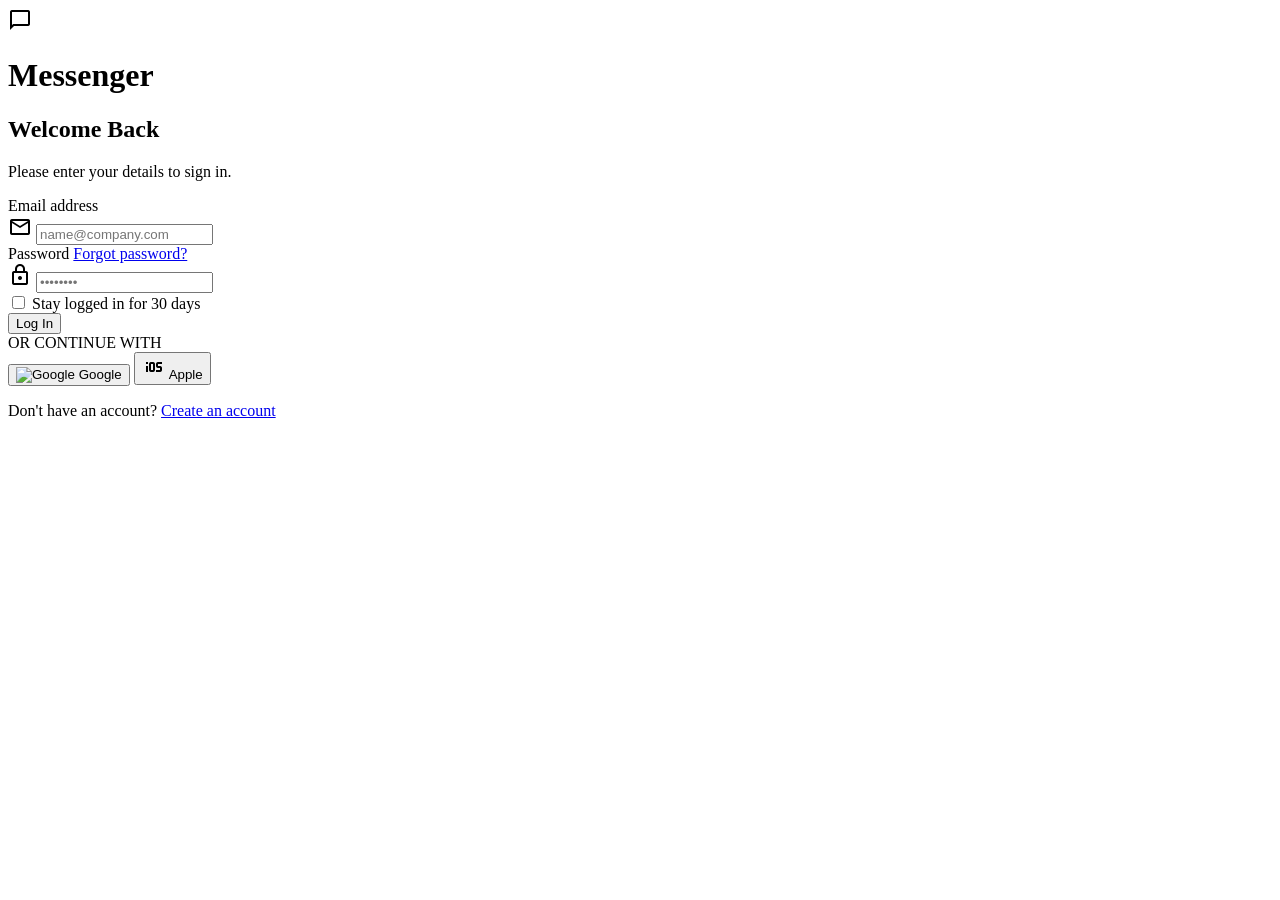
==== index.html @ 9de27192 "Add files via upload" ====
<!DOCTYPE html>
<html lang="en" class="light">
<head>
    <meta charset="UTF-8">
    <meta name="viewport" content="width=device-width, initial-scale=1.0, viewport-fit=cover">
    <title>Messenger - Login</title>
    
    <!-- Google Fonts -->
    <link href="https://fonts.googleapis.com/css2?family=Inter:wght@400;500;600;700&amp;display=swap" rel="stylesheet">
    
    <!-- Material Icons -->
    <link href="https://fonts.googleapis.com/css2?family=Material+Symbols+Outlined:wght,FILL@100..700,0..1&amp;display=swap" rel="stylesheet">
    
    <!-- Main CSS -->
    <link rel="stylesheet" href="css/index.css">
    
</head>
<body class="bg-surface text-on-background">
    <main class="login-container">
        <!-- Brand Logo and Identity -->
        <div class="brand-section">
            <div class="logo-wrapper">
                <span class="material-symbols-outlined logo-icon">chat_bubble</span>
            </div>
            <h1 class="brand-title">Messenger</h1>
        </div>

        <!-- Login Card -->
        <section class="login-card">
            <div class="card-header">
                <h2 class="card-title">Welcome Back</h2>
                <p class="card-subtitle">Please enter your details to sign in.</p>
            </div>

            <form id="loginForm" class="login-form">
                <!-- Email Field -->
                <div class="input-group">
                    <label class="input-label" for="email">Email address</label>
                    <div class="input-wrapper">
                        <span class="input-icon material-symbols-outlined">mail</span>
                        <input type="email" id="email" name="email" class="input-field" placeholder="name@company.com" required>
                    </div>
                </div>

                <!-- Password Field -->
                <div class="input-group">
                    <div class="password-header">
                        <label class="input-label" for="password">Password</label>
                        <a href="#" id="forgotPassword" class="forgot-link">Forgot password?</a>
                    </div>
                    <div class="input-wrapper">
                        <span class="input-icon material-symbols-outlined">lock</span>
                        <input type="password" id="password" name="password" class="input-field" placeholder="••••••••" required>
                    </div>
                </div>

                <!-- Stay Logged In -->
                <div class="checkbox-group">
                    <input type="checkbox" id="remember" class="checkbox">
                    <label for="remember" class="checkbox-label">Stay logged in for 30 days</label>
                </div>

                <!-- Submit Button -->
                <button type="submit" class="btn-primary">Log In</button>
            </form>
            
            <!-- Divider -->
            <div class="divider">
                <span class="divider-text">OR CONTINUE WITH</span>
            </div>

            <!-- Social Logins -->
            <div class="social-grid">
                <button class="btn-social" id="googleLogin">
                    <img src="https://lh3.googleusercontent.com/aida-public/[base64]" alt="Google" class="social-icon">
                    <span>Google</span>
                </button>
                <button class="btn-social" id="appleLogin">
                    <span class="material-symbols-outlined social-icon-apple">ios</span>
                    <span>Apple</span>
                </button>
            </div>
        </section>
        
        <!-- Footer Link -->
        <div class="footer-link">
            <p>Don't have an account? <a href="signup.html" id="showSignup" class="signup-link">Create an account</a></p>
        </div>
    </main>

    <!-- Background Decoration -->
    <div class="bg-decoration">
        <div class="blob-1"></div>
        <div class="blob-2"></div>
    </div>

    <!-- Toast Notification (hidden by default) -->
    <div id="toast" class="toast-notification hidden">
        <span id="toastMessage"></span>
    </div>

    <!-- Supabase SDK -->
    <script src="https://cdn.jsdelivr.net/npm/@supabase/supabase-js@2"></script>
    
    <!-- JS Files -->
    <script type="module" src="js/supabase-config.js"></script>
    <script src="js/auth.js"></script>
</body>
</html>
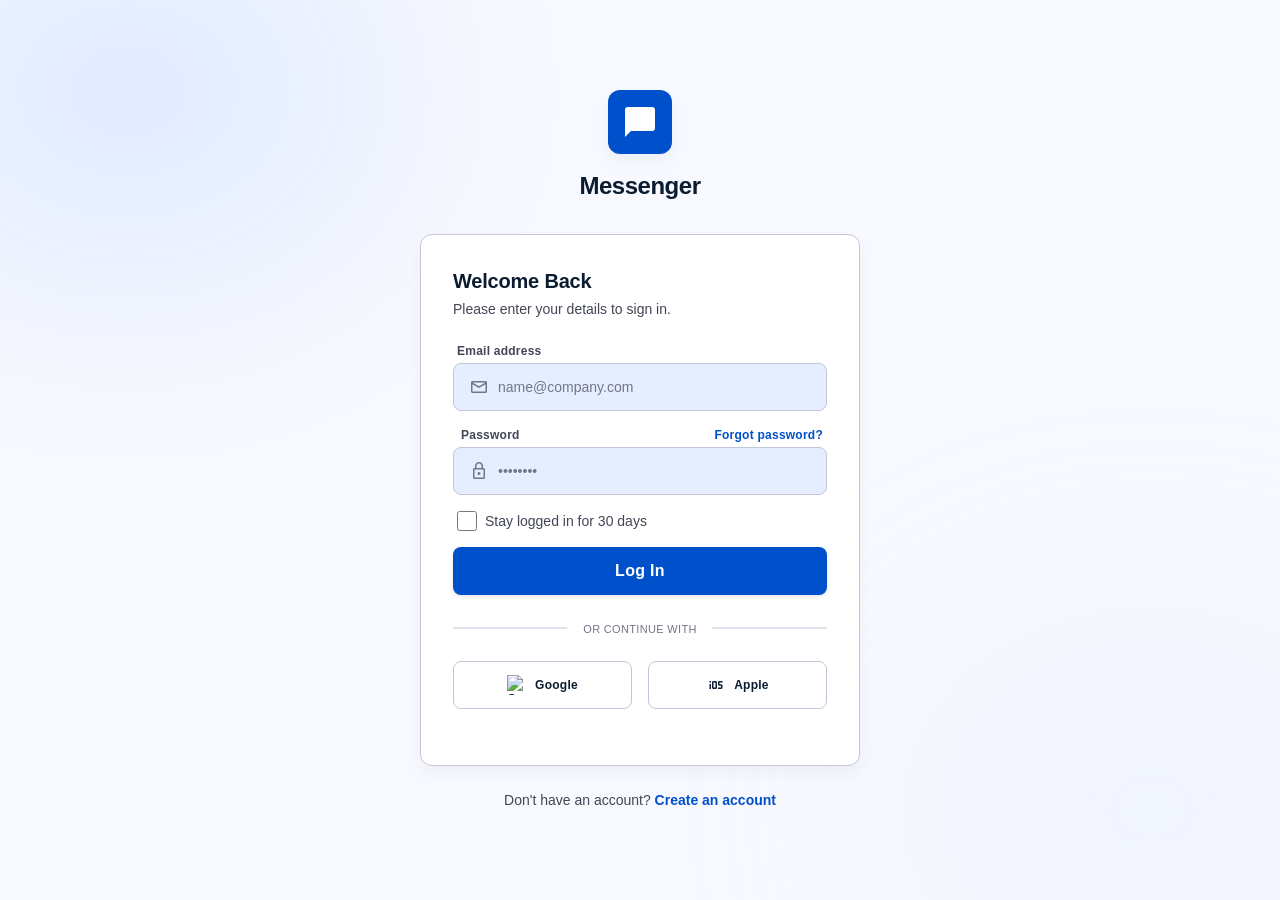
==== commit c089ab8a: "Update index.html" ====
--- a/index.html
+++ b/index.html
@@ -12,7 +12,7 @@
     <link href="https://fonts.googleapis.com/css2?family=Material+Symbols+Outlined:wght,FILL@100..700,0..1&amp;display=swap" rel="stylesheet">
     
     <!-- Main CSS -->
-    <link rel="stylesheet" href="css/index.css">
+    <link rel="stylesheet" href="index.css">
     
 </head>
 <body class="bg-surface text-on-background">
@@ -103,7 +103,7 @@
     <script src="https://cdn.jsdelivr.net/npm/@supabase/supabase-js@2"></script>
     
     <!-- JS Files -->
-    <script type="module" src="js/supabase-config.js"></script>
-    <script src="js/auth.js"></script>
+    <script type="module" src="supabase-config.js"></script>
+    <script src="auth.js"></script>
 </body>
-</html>+</html>
--- a/index.css
+++ b/index.css
@@ -0,0 +1,557 @@
+/* ========================================
+   DESIGN SYSTEM VARIABLES
+   ======================================== */
+:root {
+    /* Primary Colors */
+    --primary: #0050cb;
+    --primary-container: #0066ff;
+    --on-primary: #ffffff;
+    --on-primary-container: #f8f7ff;
+    --primary-fixed: #dae1ff;
+    --primary-fixed-dim: #b3c5ff;
+    --inverse-primary: #b3c5ff;
+    
+    /* Surface Colors */
+    --surface: #f8f9ff;
+    --surface-bright: #f8f9ff;
+    --surface-dim: #cbdbf5;
+    --surface-container: #e5eeff;
+    --surface-container-low: #eff4ff;
+    --surface-container-lowest: #ffffff;
+    --surface-container-high: #dce9ff;
+    --surface-container-highest: #d3e4fe;
+    --surface-variant: #d3e4fe;
+    
+    /* On Surface Colors */
+    --on-surface: #0b1c30;
+    --on-surface-variant: #424656;
+    --inverse-surface: #213145;
+    --inverse-on-surface: #eaf1ff;
+    --on-background: #0b1c30;
+    
+    /* Secondary Colors */
+    --secondary: #575f69;
+    --secondary-container: #dbe3ef;
+    --on-secondary: #ffffff;
+    --on-secondary-container: #5d656f;
+    --secondary-fixed: #dbe3ef;
+    --secondary-fixed-dim: #bfc7d3;
+    --on-secondary-fixed: #141c25;
+    --on-secondary-fixed-variant: #3f4851;
+    
+    /* Tertiary Colors */
+    --tertiary: #a33200;
+    --tertiary-container: #cc4204;
+    --on-tertiary: #ffffff;
+    --on-tertiary-container: #fff6f4;
+    --tertiary-fixed: #ffdbd0;
+    --tertiary-fixed-dim: #ffb59d;
+    --on-tertiary-fixed: #390c00;
+    --on-tertiary-fixed-variant: #832600;
+    
+    /* Error Colors */
+    --error: #ba1a1a;
+    --error-container: #ffdad6;
+    --on-error: #ffffff;
+    --on-error-container: #93000a;
+    
+    /* Outline Colors */
+    --outline: #727687;
+    --outline-variant: #c2c6d8;
+    
+    /* Surface Tint */
+    --surface-tint: #0054d6;
+    
+    /* Spacing */
+    --margin-mobile: 16px;
+    --margin-desktop: 24px;
+    --gutter: 16px;
+    --xs: 4px;
+    --sm: 8px;
+    --md: 16px;
+    --lg: 24px;
+    --xl: 32px;
+    
+    /* Border Radius */
+    --radius-default: 0.25rem;
+    --radius-lg: 0.5rem;
+    --radius-xl: 0.75rem;
+    --radius-full: 9999px;
+    
+    /* Shadows */
+    --shadow-card: 0 8px 16px rgba(0, 0, 0, 0.04);
+    --shadow-button: 0 2px 4px rgba(0, 0, 0, 0.1);
+}
+
+/* Dark Mode Variables */
+html.dark {
+    --surface: #0b1c30;
+    --surface-container-lowest: #1a2a40;
+    --surface-container: #1e3048;
+    --on-surface: #eaf1ff;
+    --on-surface-variant: #c2c6d8;
+    --outline: #8b8f9f;
+    --outline-variant: #424656;
+    --surface-variant: #2a3a50;
+    --primary-fixed: #dae1ff;
+    --secondary-container: #2a3a50;
+}
+
+/* ========================================
+   BASE STYLES
+   ======================================== */
+* {
+    margin: 0;
+    padding: 0;
+    box-sizing: border-box;
+}
+
+body {
+    font-family: 'Inter', sans-serif;
+    background-color: var(--surface);
+    color: var(--on-background);
+    min-height: 100vh;
+    display: flex;
+    align-items: center;
+    justify-content: center;
+    padding: var(--margin-mobile);
+    position: relative;
+}
+
+@media (min-width: 768px) {
+    body {
+        padding: var(--margin-desktop);
+    }
+}
+
+/* ========================================
+   LOGIN CONTAINER
+   ======================================== */
+.login-container {
+    width: 100%;
+    max-width: 440px;
+    position: relative;
+    z-index: 1;
+}
+
+/* ========================================
+   BRAND SECTION
+   ======================================== */
+.brand-section {
+    display: flex;
+    flex-direction: column;
+    align-items: center;
+    margin-bottom: var(--xl);
+}
+
+.logo-wrapper {
+    width: 64px;
+    height: 64px;
+    background-color: var(--primary);
+    border-radius: var(--radius-xl);
+    display: flex;
+    align-items: center;
+    justify-content: center;
+    box-shadow: var(--shadow-card);
+    margin-bottom: var(--md);
+}
+
+.logo-icon {
+    font-size: 36px;
+    color: white;
+    font-variation-settings: 'FILL' 1;
+}
+
+.brand-title {
+    font-size: 24px;
+    font-weight: 700;
+    line-height: 32px;
+    letter-spacing: -0.02em;
+    color: var(--on-surface);
+}
+
+/* ========================================
+   LOGIN CARD
+   ======================================== */
+.login-card {
+    background-color: var(--surface-container-lowest);
+    border: 1px solid var(--outline-variant);
+    border-radius: var(--radius-xl);
+    box-shadow: var(--shadow-card);
+    padding: var(--lg);
+}
+
+@media (min-width: 768px) {
+    .login-card {
+        padding: var(--xl);
+    }
+}
+
+.card-header {
+    margin-bottom: var(--lg);
+}
+
+.card-title {
+    font-size: 20px;
+    font-weight: 600;
+    line-height: 28px;
+    letter-spacing: -0.01em;
+    color: var(--on-surface);
+    margin-bottom: var(--xs);
+}
+
+.card-subtitle {
+    font-size: 14px;
+    font-weight: 400;
+    line-height: 20px;
+    color: var(--on-surface-variant);
+}
+
+/* ========================================
+   FORM STYLES
+   ======================================== */
+.login-form {
+    display: flex;
+    flex-direction: column;
+    gap: var(--md);
+}
+
+.input-group {
+    display: flex;
+    flex-direction: column;
+    gap: var(--xs);
+}
+
+.input-label {
+    font-size: 12px;
+    font-weight: 600;
+    line-height: 16px;
+    letter-spacing: 0.02em;
+    color: var(--on-surface-variant);
+    padding: 0 var(--xs);
+}
+
+.input-wrapper {
+    position: relative;
+}
+
+.input-icon {
+    position: absolute;
+    top: 50%;
+    left: var(--md);
+    transform: translateY(-50%);
+    font-size: 20px;
+    color: var(--outline);
+    pointer-events: none;
+}
+
+.input-field {
+    width: 100%;
+    height: 48px;
+    padding-left: 44px;
+    padding-right: var(--md);
+    background-color: var(--surface-container);
+    border: 1px solid var(--outline-variant);
+    border-radius: var(--radius-lg);
+    font-size: 14px;
+    font-weight: 400;
+    line-height: 20px;
+    color: var(--on-surface);
+    transition: all 0.2s ease;
+    outline: none;
+}
+
+.input-field::placeholder {
+    color: var(--outline);
+}
+
+.input-field:focus {
+    border-color: transparent;
+    box-shadow: 0 0 0 2px var(--primary);
+}
+
+.password-header {
+    display: flex;
+    justify-content: space-between;
+    align-items: center;
+    padding: 0 var(--xs);
+}
+
+.forgot-link {
+    font-size: 12px;
+    font-weight: 600;
+    line-height: 16px;
+    letter-spacing: 0.02em;
+    color: var(--primary);
+    text-decoration: none;
+}
+
+.forgot-link:hover {
+    text-decoration: underline;
+    cursor: pointer;
+}
+
+/* Checkbox */
+.checkbox-group {
+    display: flex;
+    align-items: center;
+    gap: var(--sm);
+    padding: 0 var(--xs);
+}
+
+.checkbox {
+    width: 20px;
+    height: 20px;
+    accent-color: var(--primary);
+    border-radius: var(--radius-default);
+    border: 1px solid var(--outline-variant);
+    cursor: pointer;
+}
+
+.checkbox-label {
+    font-size: 14px;
+    font-weight: 400;
+    line-height: 20px;
+    color: var(--on-surface-variant);
+    cursor: pointer;
+}
+
+/* Primary Button */
+.btn-primary {
+    width: 100%;
+    height: 48px;
+    background-color: var(--primary);
+    color: var(--on-primary);
+    border: none;
+    border-radius: var(--radius-lg);
+    font-size: 16px;
+    font-weight: 600;
+    line-height: 24px;
+    letter-spacing: 0.02em;
+    display: flex;
+    align-items: center;
+    justify-content: center;
+    cursor: pointer;
+    transition: all 0.2s ease;
+    box-shadow: var(--shadow-button);
+}
+
+.btn-primary:hover {
+    background-color: var(--primary-container);
+}
+
+.btn-primary:active {
+    transform: scale(0.98);
+}
+
+.btn-primary:disabled {
+    opacity: 0.6;
+    cursor: not-allowed;
+}
+
+/* Divider */
+.divider {
+    position: relative;
+    margin: var(--lg) 0;
+}
+
+.divider::before {
+    content: '';
+    position: absolute;
+    top: 50%;
+    left: 0;
+    right: 0;
+    border-top: 1px solid var(--outline-variant);
+    transform: translateY(-50%);
+}
+
+.divider-text {
+    position: relative;
+    display: inline-block;
+    padding: 0 var(--md);
+    background-color: var(--surface-container-lowest);
+    font-size: 11px;
+    font-weight: 500;
+    line-height: 14px;
+    letter-spacing: 0.03em;
+    color: var(--outline);
+    left: 50%;
+    transform: translateX(-50%);
+}
+
+/* Social Buttons */
+.social-grid {
+    display: grid;
+    grid-template-columns: 1fr 1fr;
+    gap: var(--md);
+    margin-bottom: var(--lg);
+}
+
+.btn-social {
+    display: flex;
+    align-items: center;
+    justify-content: center;
+    height: 48px;
+    background-color: var(--surface-container-lowest);
+    border: 1px solid var(--outline-variant);
+    border-radius: var(--radius-lg);
+    cursor: pointer;
+    transition: all 0.2s ease;
+    font-size: 12px;
+    font-weight: 600;
+    line-height: 16px;
+    letter-spacing: 0.02em;
+    color: var(--on-surface);
+}
+
+.btn-social:hover {
+    background-color: var(--surface-container);
+}
+
+.btn-social:active {
+    transform: scale(0.98);
+}
+
+.social-icon {
+    width: 20px;
+    height: 20px;
+    margin-right: var(--sm);
+}
+
+.social-icon-apple {
+    font-size: 20px;
+    margin-right: var(--sm);
+    font-variation-settings: 'FILL' 1;
+}
+
+/* Footer Link */
+.footer-link {
+    margin-top: var(--lg);
+    text-align: center;
+}
+
+.footer-link p {
+    font-size: 14px;
+    font-weight: 400;
+    line-height: 20px;
+    color: var(--on-surface-variant);
+}
+
+.signup-link {
+    color: var(--primary);
+    font-weight: 600;
+    text-decoration: none;
+    cursor: pointer;
+}
+
+.signup-link:hover {
+    text-decoration: underline;
+}
+
+/* ========================================
+   BACKGROUND DECORATION
+   ======================================== */
+.bg-decoration {
+    position: fixed;
+    top: 0;
+    left: 0;
+    width: 100%;
+    height: 100%;
+    z-index: 0;
+    pointer-events: none;
+    overflow: hidden;
+}
+
+.blob-1 {
+    position: absolute;
+    top: -10%;
+    left: -10%;
+    width: 40%;
+    height: 40%;
+    border-radius: 50%;
+    background-color: var(--primary-container);
+    opacity: 0.1;
+    filter: blur(120px);
+}
+
+.blob-2 {
+    position: absolute;
+    bottom: -10%;
+    right: -10%;
+    width: 40%;
+    height: 40%;
+    border-radius: 50%;
+    background-color: var(--surface-variant);
+    opacity: 0.2;
+    filter: blur(120px);
+}
+
+/* ========================================
+   TOAST NOTIFICATION
+   ======================================== */
+.toast-notification {
+    position: fixed;
+    bottom: 24px;
+    left: 50%;
+    transform: translateX(-50%);
+    background-color: var(--inverse-surface);
+    color: var(--inverse-on-surface);
+    padding: 12px 24px;
+    border-radius: var(--radius-full);
+    font-size: 14px;
+    font-weight: 500;
+    box-shadow: var(--shadow-card);
+    z-index: 1000;
+    animation: slideUp 0.3s ease-out;
+    text-align: center;
+    white-space: nowrap;
+}
+
+.toast-notification.error {
+    background-color: var(--error);
+    color: var(--on-error);
+}
+
+.toast-notification.success {
+    background-color: #10b981;
+    color: white;
+}
+
+.toast-notification.hidden {
+    display: none;
+}
+
+@keyframes slideUp {
+    from {
+        opacity: 0;
+        transform: translateX(-50%) translateY(20px);
+    }
+    to {
+        opacity: 1;
+        transform: translateX(-50%) translateY(0);
+    }
+}
+
+/* ========================================
+   RESPONSIVE
+   ======================================== */
+@media (max-width: 480px) {
+    .social-grid {
+        gap: var(--sm);
+    }
+    
+    .btn-social span:last-child {
+        display: none;
+    }
+    
+    .btn-social .social-icon,
+    .btn-social .social-icon-apple {
+        margin-right: 0;
+    }
+    
+    .toast-notification {
+        white-space: normal;
+        max-width: 90%;
+        text-align: center;
+    }
+}
